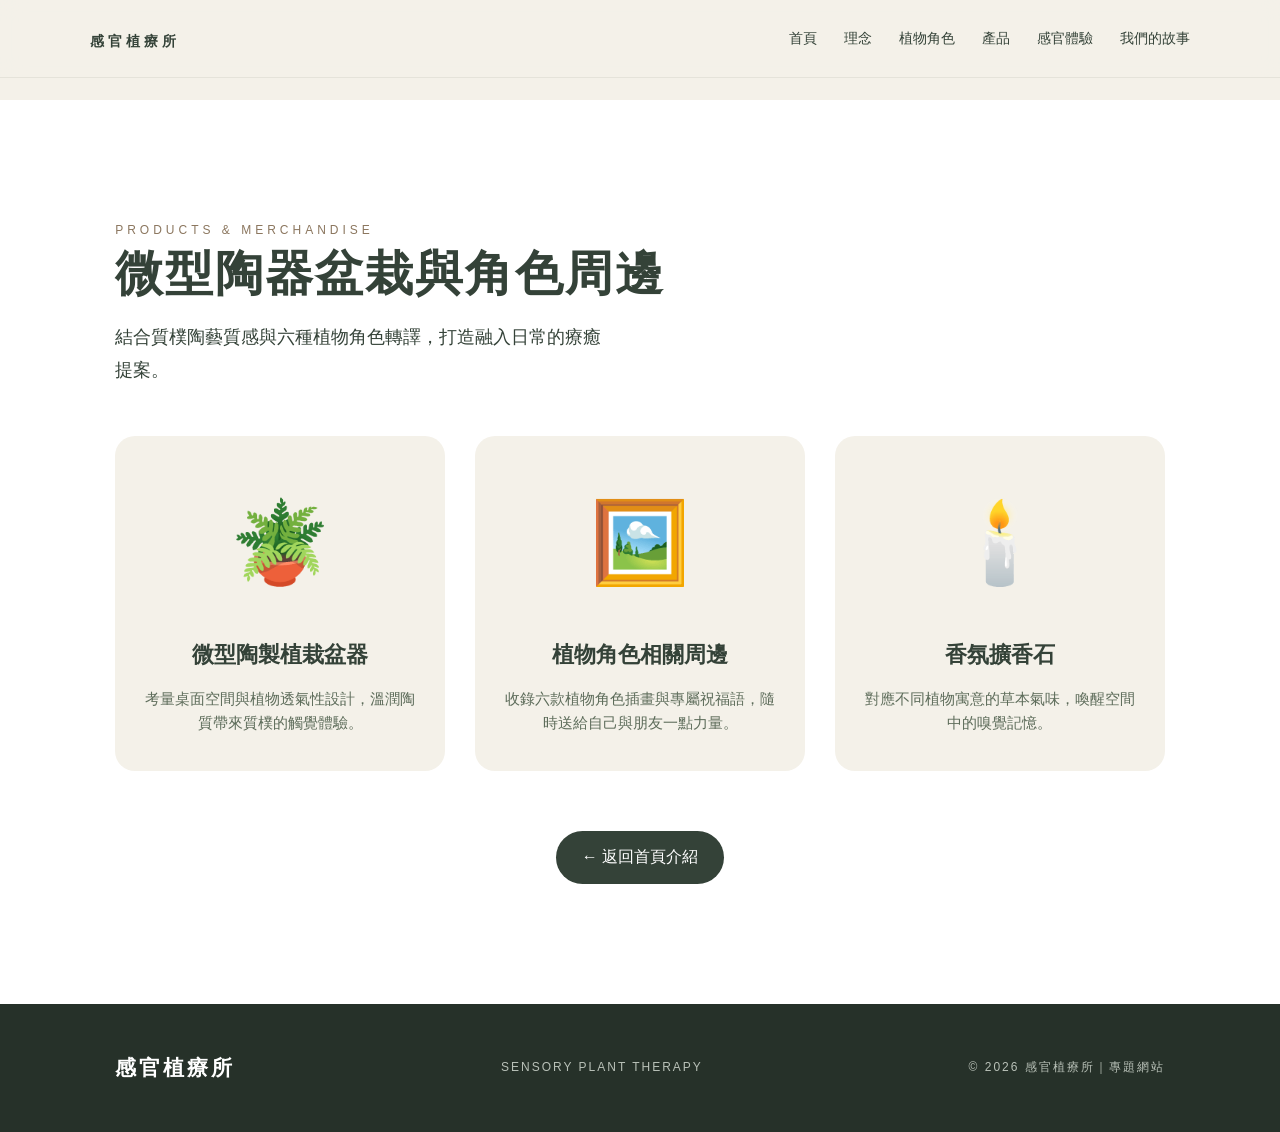
==== product.html @ 6c030264 "Add files via upload" ====
<!DOCTYPE html>
<html lang="zh-Hant">
<head>
<meta charset="UTF-8">
<meta name="viewport" content="width=device-width, initial-scale=1.0">
<title>產品與周邊系列｜感官植療所</title>
<link rel="stylesheet" href="style.css">
</head>
<body>

<header class="navbar">
  <div class="logo"><a href="index.html" style="text-decoration:none; color:inherit;">感官植療所</a></div>
  <nav>
    <a href="index.html#home">首頁</a>
    <a href="index.html#concept">理念</a>
    <a href="index.html#plants">植物角色</a>
    <a href="product.html" class="active">產品</a>
    <a href="index.html#experience">感官體驗</a>
    <a href="index.html#story">我們的故事</a>
  </nav>
</header>

<main style="padding-top: 100px;">
  <section class="section" style="background:#fff;">
    <div class="section-label">PRODUCTS & MERCHANDISE</div>
    <h2>微型陶器盆栽與角色周邊</h2>
    <p class="lead" style="margin-top:15px;">結合質樸陶藝質感與六種植物角色轉譯，打造融入日常的療癒提案。</p>

    <div class="merch-grid" style="margin-top: 50px;">
      <!-- 產品卡片 1 -->
      <div class="merch-card">
        <div class="merch-visual">🪴</div>
        <h3>微型陶製植栽盆器</h3>
        <p>考量桌面空間與植物透氣性設計，溫潤陶質帶來質樸的觸覺體驗。</p>
      </div>

      <!-- 產品卡片 2 -->
      <div class="merch-card">
        <div class="merch-visual">🖼️</div>
        <h3>植物角色相關周邊</h3>
        <p>收錄六款植物角色插畫與專屬祝福語，隨時送給自己與朋友一點力量。</p>
      </div>

      <!-- 產品卡片 3 -->
      <div class="merch-card">
        <div class="merch-visual">🕯️</div>
        <h3>香氛擴香石</h3>
        <p>對應不同植物寓意的草本氣味，喚醒空間中的嗅覺記憶。</p>
      </div>
    </div>

    <div style="text-align: center; margin-top: 60px;">
      <a class="btn light" href="index.html#product">← 返回首頁介紹</a>
    </div>
  </section>
</main>

<footer>
  <strong>感官植療所</strong>
  <span>SENSORY PLANT THERAPY</span>
  <small>© 2026 感官植療所｜專題網站</small>
</footer>

</body>
</html>
---- style.css ----
*{margin:0;padding:0;box-sizing:border-box}
html{scroll-behavior:smooth}
body{font-family:"Noto Sans TC","Microsoft JhengHei",sans-serif;background:#f4f1e9;color:#344238;line-height:1.8}
.navbar{position:fixed;z-index:10;top:0;left:0;width:100%;height:78px;padding:0 7%;display:flex;align-items:center;justify-content:space-between;background:rgba(244,241,233,.92);backdrop-filter:blur(12px);border-bottom:1px solid rgba(52,66,56,.08)}
.logo{font-weight:700;letter-spacing:4px;font-size:20px}
.navbar nav{display:flex;gap:27px}
.navbar a{color:#344238;text-decoration:none;font-size:14px;transition:.25s}
.navbar a:hover{color:#9a7757}
.hero{min-height:100vh;padding:150px 9% 90px;display:grid;grid-template-columns:1fr 1fr;align-items:center;overflow:hidden;background:radial-gradient(circle at 85% 25%,#dfe7d7 0 12%,transparent 34%),#f4f1e9}
.eyebrow,.section-label{font-size:12px;letter-spacing:4px;color:#8b765e}
.hero h1{font-size:clamp(48px,6vw,82px);line-height:1.22;letter-spacing:5px;margin:18px 0 25px}
.hero h1 em{font-style:normal;color:#657762}

/* 首頁標題設定（純靠左對齊、自然字距） */
.hero-title {
  display: block;
  font-size: clamp(28px, 5.2vw, 82px);
  line-height: 1.3;
  margin: 18px 0 25px;
  text-align: left; /* 兩行文字一律靠左 */
}

.hero-title .line-1 {
  display: block;
  letter-spacing: 5px; /* 第一行「讓植物」的字距 */
}

.hero-title .line-2 {
  display: block;
  font-style: normal;
  color: #657762;
  letter-spacing: 2px; /* 第二行「成為生活中的陪伴」的字距 */
  white-space: nowrap;  /* 關鍵：強制第二行「成為生活中的陪伴」絕對不自動換行 */
}

.lead{font-size:18px;max-width:500px;margin-bottom:35px}
.btn{display:inline-block;padding:12px 26px;border-radius:999px;background:#4e6250;color:#fff;text-decoration:none;transition:.25s}
.btn:hover{transform:translateY(-3px);background:#394a3c}
.hero-art{height:560px;position:relative;display:flex;align-items:center;justify-content:center}
.hero-art:before{content:"";position:absolute;width:420px;height:420px;border-radius:50%;background:#d7dfcf}
.pot-art{position:relative;font-size:190px;filter:drop-shadow(15px 25px 18px rgba(45,60,45,.13));z-index:2}
.leaf{position:absolute;font-size:95px;z-index:3}
.leaf-a{top:100px;left:18%}.leaf-b{right:12%;bottom:105px}
.circle-note{position:absolute;right:2%;top:12%;font-size:10px;letter-spacing:3px;text-align:center;color:#71816d;line-height:1.5}
.section{padding:120px 9%}
.concept{background:#fff}
.concept-grid{display:grid;grid-template-columns:1fr 1fr;gap:100px;margin-top:35px}
h2{font-size:48px;line-height:1.35;letter-spacing:2px}
.copy{font-size:17px}.copy p{margin-bottom:22px}
.values{display:grid;grid-template-columns:repeat(3,1fr);background:#e5eadf}
.value{padding:65px 9%;border-right:1px solid rgba(52,66,56,.12)}.value:last-child{border:0}
.value span{font-size:12px;color:#8b765e;letter-spacing:2px}.value h3{font-size:32px;margin:10px 0}.value p{max-width:350px}
.plants{background:#f4f1e9}.title-row{display:grid;grid-template-columns:1fr 1fr;gap:60px;margin-top:25px;align-items:end}.title-row>p{max-width:480px}
.plant-grid{display:grid;grid-template-columns:repeat(3,1fr);gap:26px;margin-top:55px}
.plant-card{background:#fff;border-radius:20px;overflow:hidden;transition:.3s}.plant-card:hover{transform:translateY(-8px);box-shadow:0 18px 45px rgba(50,65,50,.1)}
.plant-visual{height: 200px;display:flex;align-items:center;justify-content:center;font-size:100px}
.rosemary{background:#dce5d7}.peace{background:#ece8df}.pachira{background:#d5ded1}
.card-body{padding:28px}.card-body small{color:#8b765e;letter-spacing:2px}.card-body h3{font-size:30px;margin:4px 0 10px}.card-body p{font-size:15px}
.product{display:grid;grid-template-columns:1fr 1fr;gap:100px;align-items:center;background:#fff}
.product-art{display:flex;justify-content:center}.ceramic-pot{width:410px;height:410px;border-radius:50%;background:#cbb193;display:flex;align-items:center;justify-content:center;font-size:130px;box-shadow:inset -25px -25px 45px rgba(80,55,35,.13),0 25px 55px rgba(60,50,40,.1)}
.product-copy h2{margin:15px 0 25px}.product-copy>p{margin-bottom:18px;font-size:16px}
.feature-list{display:grid;gap:16px;margin-top:35px}.feature-list>div{display:flex;gap:20px;align-items:center;padding-top:14px;border-top:1px solid #ddd7cb}.feature-list b{color:#8b765e}.feature-list small{color:#7b8378}
.experience{background:#344238;color:#fff}.experience h2{margin-top:15px}.experience .section-label{color:#aab8a3}.sense-grid{display:grid;grid-template-columns:repeat(3,1fr);gap:55px;margin-top:70px}.sense-grid div{border-top:1px solid #879486;padding-top:22px}.sense-grid span{color:#aab8a3}.sense-grid h3{font-size:30px;margin:10px 0}
.story{text-align:center;background:#e5eadf}.story-inner{max-width:760px;margin:auto}.story h2{margin:15px 0 25px}.story p{font-size:17px;max-width:650px;margin:0 auto 30px}.btn.light{background:#344238}
footer{padding:45px 9%;background:#263129;color:#fff;display:flex;align-items:center;justify-content:space-between;gap:20px}footer strong{font-size:21px;letter-spacing:3px}footer span,footer small{color:#b9c1b8;font-size:12px;letter-spacing:2px}
@media(max-width:900px){.navbar{height:auto;padding:18px 5%;flex-direction:column;gap:12px}.navbar nav{flex-wrap:wrap;justify-content:center;gap:12px}.hero{grid-template-columns:1fr;text-align:center;padding-top:190px}.hero-art{height:430px}.hero-art:before{width:320px;height:320px}.pot-art{font-size:145px}.lead{margin-left:auto;margin-right:auto}.concept-grid,.product,.title-row{grid-template-columns:1fr;gap:45px}.values,.plant-grid,.sense-grid{grid-template-columns:1fr}.value{border-right:0;border-bottom:1px solid rgba(52,66,56,.12)}footer{flex-direction:column;text-align:center}h2{font-size:38px}}
@media(max-width:560px){.section{padding:85px 7%}.hero{padding-left:7%;padding-right:7%}.hero h1{font-size:46px}.hero-art{height:350px}.hero-art:before{width:260px;height:260px}.pot-art{font-size:115px}.leaf{font-size:65px}.ceramic-pot{width:280px;height:280px;font-size:90px}}

.character{display:block;margin-top:16px;color:#657762;font-size:14px;line-height:1.7}
.meaning-note{margin-top:55px;padding:30px;text-align:center;background:#e5eadf;border-radius:18px}
.meaning-note h3{font-size:25px;margin-bottom:8px}
.meaning-note p{letter-spacing:2px;color:#5f705d}
.meaning-note span{display:block;margin-top:10px;font-size:12px;color:#7d857b}
.snake{background:#e0e5d9}.money{background:#e8e5cf}.basil{background:#dce5d7}

/* ===== 翻面角色卡與民調圓餅圖 ===== */
.survey-section{margin:65px 0 15px;padding:42px;background:#fff;border-radius:24px;display:grid;grid-template-columns:1fr 1.15fr;gap:55px;align-items:center}
.survey-copy h3{font-size:28px;margin:10px 0 15px}.survey-copy p:last-child{font-size:15px}
.pie-layout{display:flex;align-items:center;justify-content:center;gap:38px}
.pie-chart{width:230px;height:230px;border-radius:50%;background:conic-gradient(#788b72 0 26.8%,#b79a78 26.8% 52.2%,#c5b96b 52.2% 64.9%,#93a89b 64.9% 76.2%,#d9b7a5 76.2% 86.1%,#8995a4 86.1% 91.7%,#e5e5df 91.7% 100%);position:relative;box-shadow:0 8px 30px rgba(50,60,45,.1)}
.pie-chart:after{content:"民意調查";position:absolute;inset:58px;background:#fff;border-radius:50%;display:flex;align-items:center;justify-content:center;font-size:13px;letter-spacing:2px;color:#5d6c5a}
.pie-legend{display:grid;gap:9px;font-size:14px}.pie-legend div{display:flex;align-items:center;gap:8px;justify-content:space-between;min-width:170px}.pie-legend i{width:11px;height:11px;border-radius:50%;display:inline-block}.pie-legend b{font-weight:500;color:#7d6a55}
.c1{background:#788b72}.c2{background:#b79a78}.c3{background:#c5b96b}.c4{background:#93a89b}.c5{background:#d9b7a5}.c6{background:#8995a4}
.flip-card{height: 560px;background:transparent;border-radius:20px;overflow:visible;cursor:pointer;box-shadow:none!important;transform:none!important}.flip-card-inner{width:100%;height:100%;position:relative;transition:transform .75s cubic-bezier(.2,.75,.25,1);transform-style:preserve-3d}.flip-card.is-flipped .flip-card-inner{transform:rotateY(180deg)}
.flip-card-front,.flip-card-back{position:absolute;inset:0;border-radius:20px;overflow:hidden;backface-visibility:hidden;background:#fff;box-shadow:0 12px 35px rgba(50,65,50,.08)}
.flip-card-back{transform:rotateY(180deg);display:flex;flex-direction:column;background:linear-gradient(145deg,#526753,#314135);color:#fff}
.meaning-source{margin-top:13px;padding-top:13px;border-top:1px solid #e8e3d9}.meaning-source span{font-size:11px;letter-spacing:2px;color:#8b765e}.meaning-source p{font-size:14px;margin-top:5px;line-height:1.7}
.flip-hint{font-size:12px;color:#82907f;margin-top:14px}.flip-card-back .flip-hint{margin:auto 26px 22px;color:#c9d4c6;text-align:center}
.back-top{height:185px;background:rgba(255,255,255,.08);padding:26px;position:relative}.back-top small{letter-spacing:3px;color:#c8d2c4}.back-emoji{position:absolute;font-size:110px;right:28px;bottom:10px;filter:drop-shadow(0 10px 10px rgba(0,0,0,.12))}
.back-body{padding:34px 30px}.back-meaning{font-size:13px;letter-spacing:2px;color:#d4ddcf}.back-body h3{font-size:34px;margin:8px 0 16px}.back-body>p:last-child{font-size:15px;line-height:1.9}
.card-note{text-align:center;margin:35px 0 -10px;font-size:13px;color:#7d857b;letter-spacing:1px}
@media(max-width:900px){.survey-section{grid-template-columns:1fr;gap:30px}.pie-layout{justify-content:flex-start}.flip-card{height:500px}}
@media(max-width:560px){.survey-section{padding:28px 20px}.pie-layout{flex-direction:column;align-items:center;gap:25px}.pie-legend{width:100%}.pie-chart{width:210px;height:210px}.pie-chart:after{inset:52px}.flip-card{height:525px}}
/* ===== 行動裝置 Hero 區塊與標題置中修正 ===== */
@media (max-width: 900px) {
  /* 1. 將 Hero 區塊整體文字設定為置中 */
  .hero-text {
    text-align: center;
    display: flex;
    flex-direction: column;
    align-items: center; /* 讓容器內的所有元件（包含按鈕與標題）水平置中 */
  }

  /* 2. 標題居中與寬度彈性化 */
  .hero-title {
    text-align: center;
    width: 100%;
    margin: 15px auto 20px;
    font-size: clamp(24px, 6.5vw, 42px); /* 手機端自動等比縮放字體 */
  }

  /* 第一行：讓植物（置中） */
  .hero-title .line-1 {
    text-align-last: center; /* 行動端改為居中對齊，避免極窄螢幕字距過寬 */
    letter-spacing: 4px;
  }

  /* 第二行：成為生活中的陪伴（允許彈性換行，防止溢出） */
  .hero-title .line-2 {
    white-space: normal; /* 解除強制單行，允許在極窄螢幕彈性折行 */
    word-break: break-word;
    letter-spacing: 2px;
  }

  /* 前導小字與內文置中 */
  .eyebrow {
    text-align: center;
  }

  .lead {
    margin-left: auto;
    margin-right: auto;
    text-align: center;
  }
}

/* ===== 獨立產品頁面 (product.html) 樣式 ===== */
.merch-grid {
  display: grid;
  grid-template-columns: repeat(3, 1fr);
  gap: 30px;
}

.merch-card {
  background: #f4f1e9;
  padding: 35px 25px;
  border-radius: 20px;
  text-align: center;
  transition: transform 0.3s ease, box-shadow 0.3s ease;
}

.merch-card:hover {
  transform: translateY(-5px);
  box-shadow: 0 15px 35px rgba(50,65,50,0.08);
}

.merch-visual {
  font-size: 80px;
  margin-bottom: 20px;
}

.merch-card h3 {
  font-size: 22px;
  margin-bottom: 12px;
  color: #344238;
}

.merch-card p {
  font-size: 14.5px;
  color: #5d6c5a;
  line-height: 1.7;
}

@media (max-width: 900px) {
  .merch-grid {
    grid-template-columns: 1fr;
  }
}
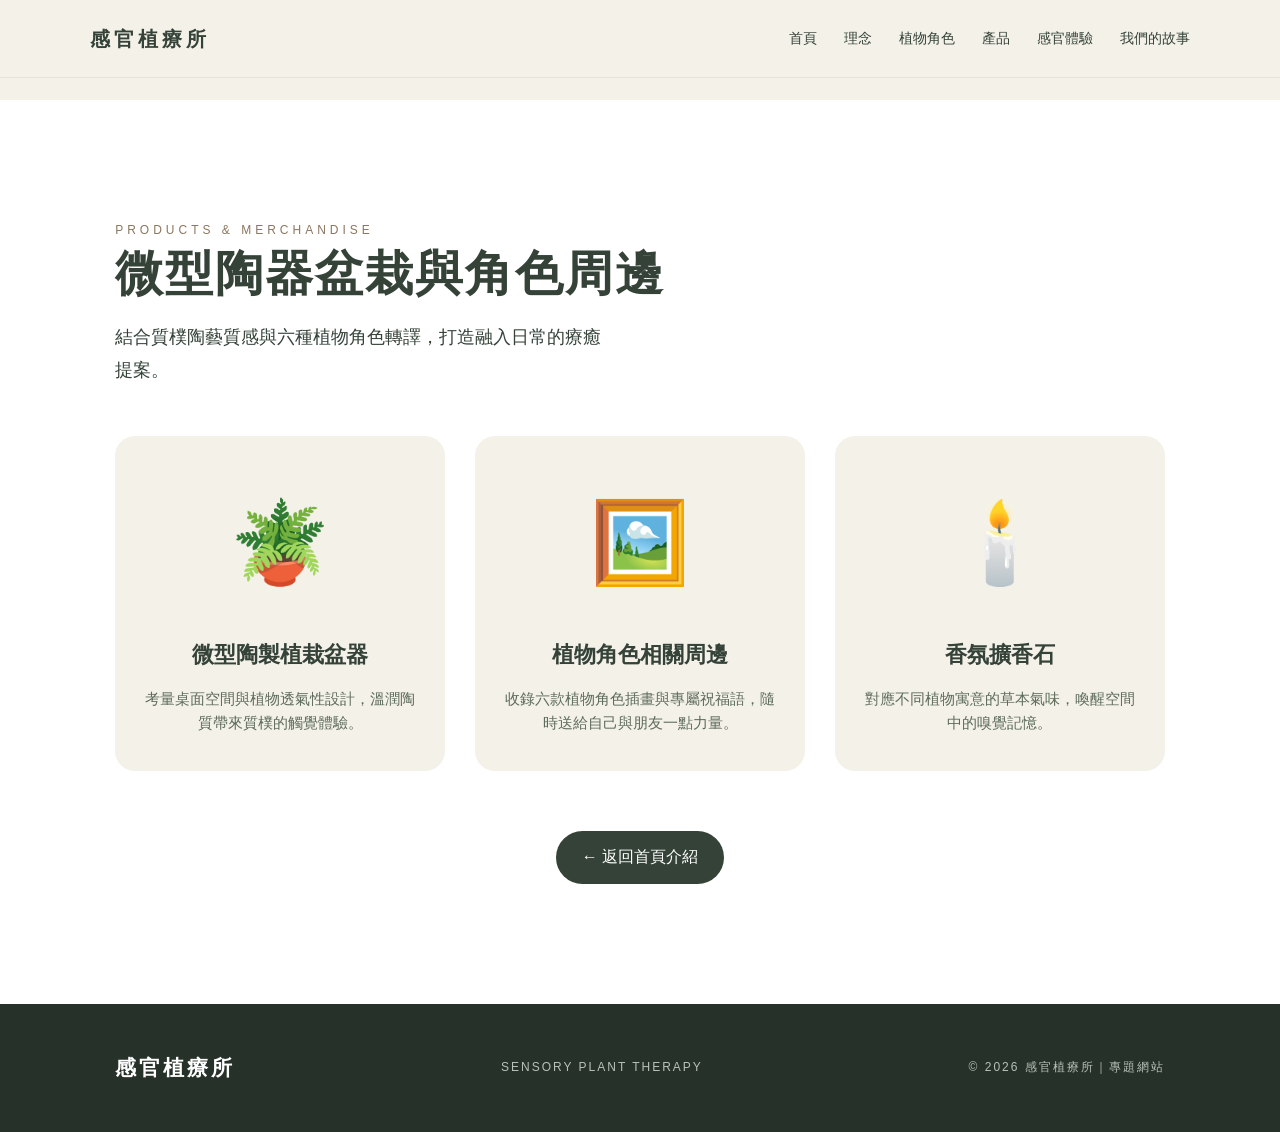
==== commit 2a93065c: "Add files via upload" ====
--- a/product.html
+++ b/product.html
@@ -4,7 +4,7 @@
 <meta charset="UTF-8">
 <meta name="viewport" content="width=device-width, initial-scale=1.0">
 <title>產品與周邊系列｜感官植療所</title>
-<link rel="stylesheet" href="style.css">
+<link rel="stylesheet" href="style.css?v=2">
 </head>
 <body>
 
--- a/style.css
+++ b/style.css
@@ -175,4 +175,11 @@
   .merch-grid {
     grid-template-columns: 1fr;
   }
+}
+/* 統一導覽列 Logo 字體樣式 */
+.navbar .logo a {
+  color: inherit;
+  text-decoration: none;
+  font-size: inherit;
+  font-weight: inherit;
 }
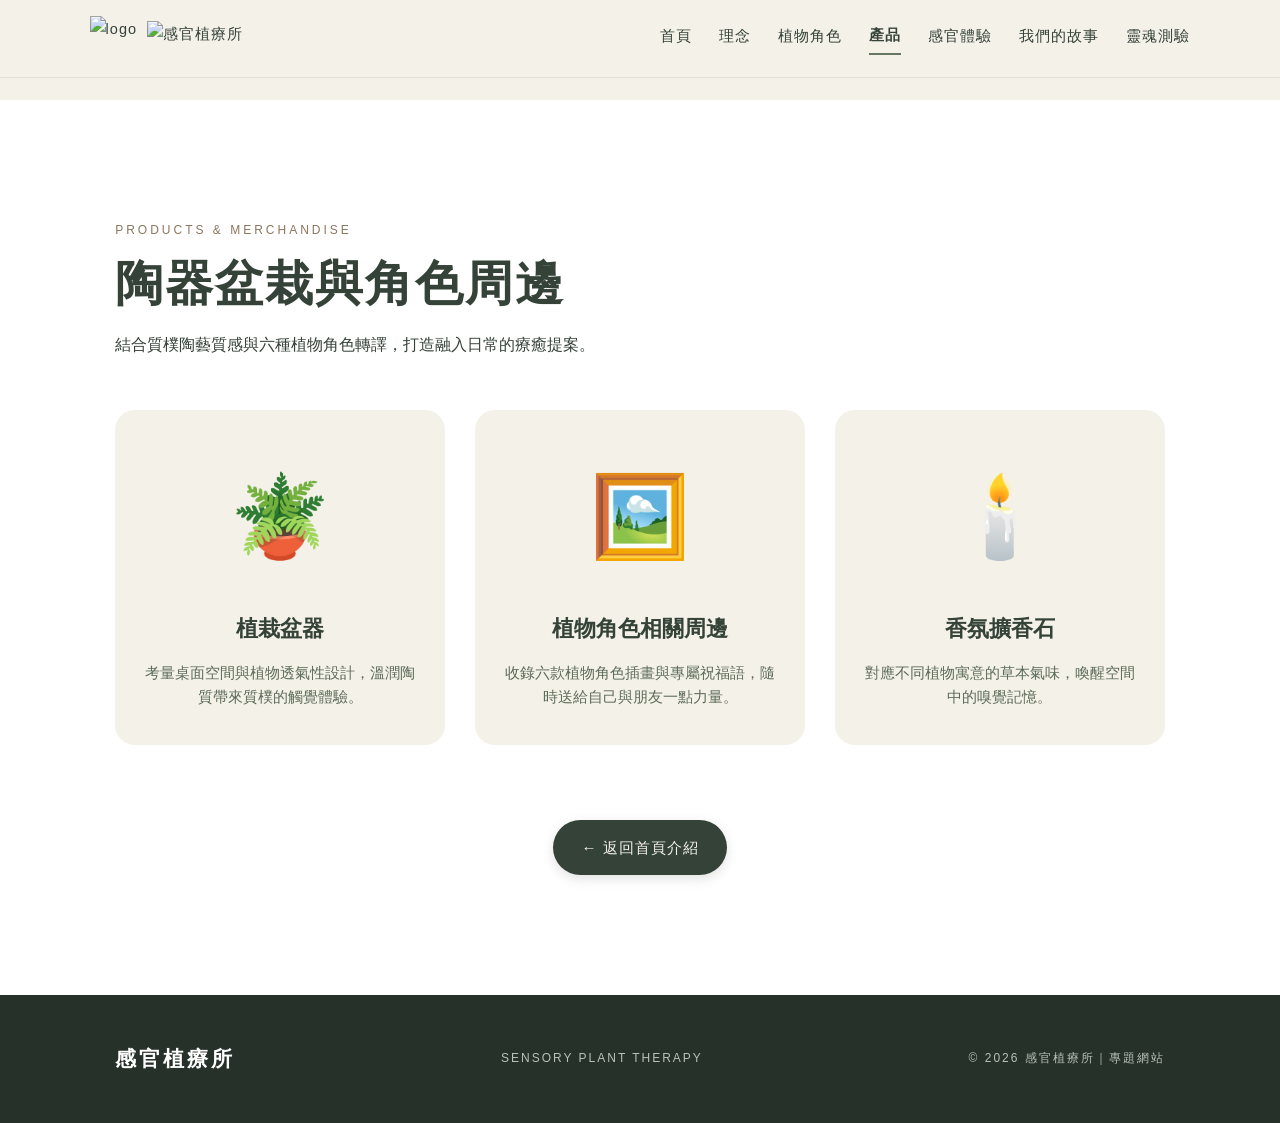
==== commit d46e576d: "Add files via upload" ====
--- a/product.html
+++ b/product.html
@@ -9,7 +9,10 @@
 <body>
 
 <header class="navbar">
-  <div class="logo"><a href="index.html" style="text-decoration:none; color:inherit;">感官植療所</a></div>
+  <a href="index.html" class="logo-brand">
+    <img src="images/logo-icon.png" alt="logo" class="logo-icon">
+    <img src="images/去背版 字.png" alt="感官植療所" class="logo-title-img">
+  </a>
   <nav>
     <a href="index.html#home">首頁</a>
     <a href="index.html#concept">理念</a>
@@ -17,20 +20,21 @@
     <a href="product.html" class="active">產品</a>
     <a href="index.html#experience">感官體驗</a>
     <a href="index.html#story">我們的故事</a>
+    <a href="quiz.html">靈魂測驗</a>
   </nav>
 </header>
 
 <main style="padding-top: 100px;">
   <section class="section" style="background:#fff;">
     <div class="section-label">PRODUCTS & MERCHANDISE</div>
-    <h2>微型陶器盆栽與角色周邊</h2>
+    <h2>陶器盆栽與角色周邊</h2>
     <p class="lead" style="margin-top:15px;">結合質樸陶藝質感與六種植物角色轉譯，打造融入日常的療癒提案。</p>
 
     <div class="merch-grid" style="margin-top: 50px;">
       <!-- 產品卡片 1 -->
       <div class="merch-card">
         <div class="merch-visual">🪴</div>
-        <h3>微型陶製植栽盆器</h3>
+        <h3>植栽盆器</h3>
         <p>考量桌面空間與植物透氣性設計，溫潤陶質帶來質樸的觸覺體驗。</p>
       </div>
 
--- a/style.css
+++ b/style.css
@@ -1,48 +1,237 @@
 *{margin:0;padding:0;box-sizing:border-box}
 html{scroll-behavior:smooth}
 body{font-family:"Noto Sans TC","Microsoft JhengHei",sans-serif;background:#f4f1e9;color:#344238;line-height:1.8}
-.navbar{position:fixed;z-index:10;top:0;left:0;width:100%;height:78px;padding:0 7%;display:flex;align-items:center;justify-content:space-between;background:rgba(244,241,233,.92);backdrop-filter:blur(12px);border-bottom:1px solid rgba(52,66,56,.08)}
-.logo{font-weight:700;letter-spacing:4px;font-size:20px}
-.navbar nav{display:flex;gap:27px}
-.navbar a{color:#344238;text-decoration:none;font-size:14px;transition:.25s}
-.navbar a:hover{color:#9a7757}
-.hero{min-height:100vh;padding:150px 9% 90px;display:grid;grid-template-columns:1fr 1fr;align-items:center;overflow:hidden;background:radial-gradient(circle at 85% 25%,#dfe7d7 0 12%,transparent 34%),#f4f1e9}
-.eyebrow,.section-label{font-size:12px;letter-spacing:4px;color:#8b765e}
-.hero h1{font-size:clamp(48px,6vw,82px);line-height:1.22;letter-spacing:5px;margin:18px 0 25px}
-.hero h1 em{font-style:normal;color:#657762}
-
-/* 首頁標題設定（純靠左對齊、自然字距） */
-.hero-title {
+/* 解決巨型綠圖遮擋問題 */
+body {
+  position: relative;
+  overflow-x: hidden;
+}
+
+/* Navbar Logo 放大且不換行 */
+.logo-brand {
+  display: flex !important;
+  align-items: center !important;
+  gap: 10px;                  /* 圖案與文字之間的間距 */
+  white-space: nowrap !important; /* 強制不換行 */
+  text-decoration: none;
+}
+
+.logo-icon {
+  height: 42px !important;    /* 放大 Logo 圖示（原尺寸約 30px） */
+  width: auto;
+  object-fit: contain;
+}
+
+.logo-title-img {
+  height: 32px !important;    /* 放大標準字圖片 */
+  width: auto;
+  object-fit: contain;
+}
+
+
+/* 強制測驗容器置頂，防止背景裝飾圖覆蓋 */
+.quiz-wrapper {
+  position: relative !important;
+  z-index: 10 !important;
+}
+
+/* 隱藏測驗頁面不小心繼承到的巨型背景偽元素或圖片裝飾 */
+.quiz-wrapper::before,
+.quiz-wrapper::after,
+.quiz-container::before,
+.quiz-container::after {
+  display: none !important;
+  content: none !important;
+}
+/* ==========================================
+   全站統一 Header 導覽列 (.navbar)
+   ========================================== */
+.navbar {
+  position: fixed;
+  z-index: 1000;
+  top: 0;
+  left: 0;
+  width: 100%;
+  height: 78px;
+  padding: 0 7%;
+  display: flex;
+  align-items: center;
+  justify-content: space-between;
+  background: rgba(244, 241, 233, 0.95);
+  backdrop-filter: blur(12px);
+  border-bottom: 1px solid rgba(52, 66, 56, 0.1);
+}
+
+.logo-brand {
+  text-decoration: none;
+  display: flex;
+  align-items: center;
+}
+
+/* 左上角品牌文字 */
+.logo-title {
+  font-size: 22px;          
+  font-weight: 700;         
+  letter-spacing: 5px;      
+  color: #344238;          
+  transition: opacity 0.25s ease;
+}
+
+.logo-brand:hover .logo-title {
+  opacity: 0.8;
+}
+
+.navbar nav {
+  display: flex;
+  gap: 27px;
+  align-items: center;
+}
+
+.navbar a {
+  color: #344238;
+  text-decoration: none;
+  font-size: 14.5px;
+  font-weight: 500;
+  letter-spacing: 1px;
+  padding-bottom: 4px;
+  transition: all 0.25s ease;
+  white-space: nowrap;
+}
+
+.navbar a:hover {
+  color: #9a7757;
+}
+
+.navbar a.active {
+  color: #344238 !important;
+  font-weight: 700;
+  border-bottom: 2px solid #657762;
+}
+
+/* ==========================================
+   Hero 首頁區塊
+   ========================================== */
+.hero {
+  min-height: 100vh;
+  padding: 140px 7% 60px;
+  display: grid;
+  grid-template-columns: 1.1fr 0.9fr;
+  align-items: center;
+  gap: 30px;
+  overflow: hidden;
+  background: radial-gradient(circle at 85% 25%, #dfe7d7 0 12%, transparent 34%), #f4f1e9;
+  position: relative;
+}
+
+.hero-text {
+  display: flex;
+  flex-direction: column;
+  align-items: flex-start;
+  position: relative;
+  z-index: 20;                        /* 確保文字與按鈕在最上層 */
+}
+
+.eyebrow {
+  font-size: 12px;
+  letter-spacing: 3px;
+  color: #8b765e;
+}
+
+/* 左側標準字圖片 */
+.hero-title-img {
+  width: 100%;
+  max-width: 480px;                   
+  height: auto;
   display: block;
-  font-size: clamp(28px, 5.2vw, 82px);
-  line-height: 1.3;
-  margin: 18px 0 25px;
-  text-align: left; /* 兩行文字一律靠左 */
-}
-
-.hero-title .line-1 {
+  margin: 12px 0 18px;     
+  filter: brightness(0.3) hue-rotate(80deg) saturate(2);
+}
+
+.hero-tagline {
+  font-size: clamp(20px, 2.3vw, 26px);
+  font-weight: 700;
+  color: #657762;
+  letter-spacing: 3px;
+  margin-bottom: 12px;
+}
+
+.hero .lead {
+  font-size: 15px;
+  color: #555;
+  margin-bottom: 25px;
+}
+
+/* 按鈕點擊防護 */
+.btn {
+  display: inline-block;
+  padding: 14px 28px;
+  background-color: #344238;
+  color: #f4f1e9 !important;
+  text-decoration: none;
+  border-radius: 30px;
+  font-size: 15px;
+  font-weight: 500;
+  letter-spacing: 1px;
+  transition: all 0.3s ease;
+  margin-top: 15px;
+  box-shadow: 0 4px 12px rgba(52, 66, 56, 0.15);
+  cursor: pointer !important;
+  position: relative !important;
+  z-index: 999 !important;
+}
+
+.btn:hover {
+  background-color: #4a5d4f;
+  transform: translateY(-2px);
+  box-shadow: 0 6px 16px rgba(52, 66, 56, 0.25);
+  color: #ffffff !important;
+}
+
+/* 右側視覺區塊 */
+.hero-art {
+  height: auto;
+  min-height: 400px;
+  position: relative;
+  display: flex;
+  align-items: center;
+  justify-content: center;
+  z-index: 1;                         
+}
+
+.hero-art-logo {
+  position: relative;
+  z-index: 2;
+  width: 85%;                         
+  max-width: 420px;                   
+  height: auto;
+  aspect-ratio: 1 / 1;                
+  object-fit: contain;
   display: block;
-  letter-spacing: 5px; /* 第一行「讓植物」的字距 */
-}
-
-.hero-title .line-2 {
-  display: block;
-  font-style: normal;
-  color: #657762;
-  letter-spacing: 2px; /* 第二行「成為生活中的陪伴」的字距 */
-  white-space: nowrap;  /* 關鍵：強制第二行「成為生活中的陪伴」絕對不自動換行 */
-}
-
-.lead{font-size:18px;max-width:500px;margin-bottom:35px}
-.btn{display:inline-block;padding:12px 26px;border-radius:999px;background:#4e6250;color:#fff;text-decoration:none;transition:.25s}
-.btn:hover{transform:translateY(-3px);background:#394a3c}
-.hero-art{height:560px;position:relative;display:flex;align-items:center;justify-content:center}
-.hero-art:before{content:"";position:absolute;width:420px;height:420px;border-radius:50%;background:#d7dfcf}
-.pot-art{position:relative;font-size:190px;filter:drop-shadow(15px 25px 18px rgba(45,60,45,.13));z-index:2}
-.leaf{position:absolute;font-size:95px;z-index:3}
-.leaf-a{top:100px;left:18%}.leaf-b{right:12%;bottom:105px}
-.circle-note{position:absolute;right:2%;top:12%;font-size:10px;letter-spacing:3px;text-align:center;color:#71816d;line-height:1.5}
+  filter: brightness(0.25) hue-rotate(85deg) saturate(1.8) drop-shadow(0 10px 20px rgba(52, 66, 56, 0.12));
+  transition: transform 0.4s ease;
+}
+
+.hero-art-logo:hover {
+  transform: scale(1.03);
+}
+
+.circle-note {
+  position: absolute;
+  right: 5%;
+  top: 5%;
+  font-size: 10px;
+  letter-spacing: 3px;
+  text-align: center;
+  color: #71816d;
+  line-height: 1.5;
+  z-index: 3;
+}
+
+/* ==========================================
+   內文區塊樣式
+   ========================================== */
 .section{padding:120px 9%}
+.section-label{font-size:12px;letter-spacing:3px;color:#8b765e;margin-bottom:10px}
 .concept{background:#fff}
 .concept-grid{display:grid;grid-template-columns:1fr 1fr;gap:100px;margin-top:35px}
 h2{font-size:48px;line-height:1.35;letter-spacing:2px}
@@ -63,9 +252,8 @@
 .experience{background:#344238;color:#fff}.experience h2{margin-top:15px}.experience .section-label{color:#aab8a3}.sense-grid{display:grid;grid-template-columns:repeat(3,1fr);gap:55px;margin-top:70px}.sense-grid div{border-top:1px solid #879486;padding-top:22px}.sense-grid span{color:#aab8a3}.sense-grid h3{font-size:30px;margin:10px 0}
 .story{text-align:center;background:#e5eadf}.story-inner{max-width:760px;margin:auto}.story h2{margin:15px 0 25px}.story p{font-size:17px;max-width:650px;margin:0 auto 30px}.btn.light{background:#344238}
 footer{padding:45px 9%;background:#263129;color:#fff;display:flex;align-items:center;justify-content:space-between;gap:20px}footer strong{font-size:21px;letter-spacing:3px}footer span,footer small{color:#b9c1b8;font-size:12px;letter-spacing:2px}
-@media(max-width:900px){.navbar{height:auto;padding:18px 5%;flex-direction:column;gap:12px}.navbar nav{flex-wrap:wrap;justify-content:center;gap:12px}.hero{grid-template-columns:1fr;text-align:center;padding-top:190px}.hero-art{height:430px}.hero-art:before{width:320px;height:320px}.pot-art{font-size:145px}.lead{margin-left:auto;margin-right:auto}.concept-grid,.product,.title-row{grid-template-columns:1fr;gap:45px}.values,.plant-grid,.sense-grid{grid-template-columns:1fr}.value{border-right:0;border-bottom:1px solid rgba(52,66,56,.12)}footer{flex-direction:column;text-align:center}h2{font-size:38px}}
-@media(max-width:560px){.section{padding:85px 7%}.hero{padding-left:7%;padding-right:7%}.hero h1{font-size:46px}.hero-art{height:350px}.hero-art:before{width:260px;height:260px}.pot-art{font-size:115px}.leaf{font-size:65px}.ceramic-pot{width:280px;height:280px;font-size:90px}}
-
+
+/* ===== 民調與卡片反轉效果 ===== */
 .character{display:block;margin-top:16px;color:#657762;font-size:14px;line-height:1.7}
 .meaning-note{margin-top:55px;padding:30px;text-align:center;background:#e5eadf;border-radius:18px}
 .meaning-note h3{font-size:25px;margin-bottom:8px}
@@ -73,14 +261,17 @@
 .meaning-note span{display:block;margin-top:10px;font-size:12px;color:#7d857b}
 .snake{background:#e0e5d9}.money{background:#e8e5cf}.basil{background:#dce5d7}
 
-/* ===== 翻面角色卡與民調圓餅圖 ===== */
 .survey-section{margin:65px 0 15px;padding:42px;background:#fff;border-radius:24px;display:grid;grid-template-columns:1fr 1.15fr;gap:55px;align-items:center}
 .survey-copy h3{font-size:28px;margin:10px 0 15px}.survey-copy p:last-child{font-size:15px}
 .pie-layout{display:flex;align-items:center;justify-content:center;gap:38px}
 .pie-chart{width:230px;height:230px;border-radius:50%;background:conic-gradient(#788b72 0 26.8%,#b79a78 26.8% 52.2%,#c5b96b 52.2% 64.9%,#93a89b 64.9% 76.2%,#d9b7a5 76.2% 86.1%,#8995a4 86.1% 91.7%,#e5e5df 91.7% 100%);position:relative;box-shadow:0 8px 30px rgba(50,60,45,.1)}
 .pie-chart:after{content:"民意調查";position:absolute;inset:58px;background:#fff;border-radius:50%;display:flex;align-items:center;justify-content:center;font-size:13px;letter-spacing:2px;color:#5d6c5a}
-.pie-legend{display:grid;gap:9px;font-size:14px}.pie-legend div{display:flex;align-items:center;gap:8px;justify-content:space-between;min-width:170px}.pie-legend i{width:11px;height:11px;border-radius:50%;display:inline-block}.pie-legend b{font-weight:500;color:#7d6a55}
+.pie-legend{display:flex;flex-direction:column;gap:10px}
+.pie-legend>div{display:flex;align-items:center;font-size:14px;color:#344238}
+.pie-legend>div i{display:inline-block;width:12px;height:12px;border-radius:50%;margin-right:8px;flex-shrink:0}
+.pie-legend>div b{margin-left:auto;font-weight:600;color:#657762;font-size:14px}
 .c1{background:#788b72}.c2{background:#b79a78}.c3{background:#c5b96b}.c4{background:#93a89b}.c5{background:#d9b7a5}.c6{background:#8995a4}
+
 .flip-card{height: 560px;background:transparent;border-radius:20px;overflow:visible;cursor:pointer;box-shadow:none!important;transform:none!important}.flip-card-inner{width:100%;height:100%;position:relative;transition:transform .75s cubic-bezier(.2,.75,.25,1);transform-style:preserve-3d}.flip-card.is-flipped .flip-card-inner{transform:rotateY(180deg)}
 .flip-card-front,.flip-card-back{position:absolute;inset:0;border-radius:20px;overflow:hidden;backface-visibility:hidden;background:#fff;box-shadow:0 12px 35px rgba(50,65,50,.08)}
 .flip-card-back{transform:rotateY(180deg);display:flex;flex-direction:column;background:linear-gradient(145deg,#526753,#314135);color:#fff}
@@ -89,97 +280,74 @@
 .back-top{height:185px;background:rgba(255,255,255,.08);padding:26px;position:relative}.back-top small{letter-spacing:3px;color:#c8d2c4}.back-emoji{position:absolute;font-size:110px;right:28px;bottom:10px;filter:drop-shadow(0 10px 10px rgba(0,0,0,.12))}
 .back-body{padding:34px 30px}.back-meaning{font-size:13px;letter-spacing:2px;color:#d4ddcf}.back-body h3{font-size:34px;margin:8px 0 16px}.back-body>p:last-child{font-size:15px;line-height:1.9}
 .card-note{text-align:center;margin:35px 0 -10px;font-size:13px;color:#7d857b;letter-spacing:1px}
-@media(max-width:900px){.survey-section{grid-template-columns:1fr;gap:30px}.pie-layout{justify-content:flex-start}.flip-card{height:500px}}
-@media(max-width:560px){.survey-section{padding:28px 20px}.pie-layout{flex-direction:column;align-items:center;gap:25px}.pie-legend{width:100%}.pie-chart{width:210px;height:210px}.pie-chart:after{inset:52px}.flip-card{height:525px}}
-/* ===== 行動裝置 Hero 區塊與標題置中修正 ===== */
+
+/* ===== 獨立產品頁面 (product.html) 樣式 ===== */
+.merch-grid{display:grid;grid-template-columns:repeat(3, 1fr);gap:30px}
+.merch-card{background:#f4f1e9;padding:35px 25px;border-radius:20px;text-align:center;transition:transform 0.3s ease, box-shadow 0.3s ease}
+.merch-card:hover{transform:translateY(-5px);box-shadow:0 15px 35px rgba(50,65,50,0.08)}
+.merch-visual{font-size:80px;margin-bottom:20px}
+.merch-card h3{font-size:22px;margin-bottom:12px;color:#344238}
+.merch-card p{font-size:14.5px;color:#5d6c5a;line-height:1.7}
+
+/* ==========================================
+   響應式 RWD 語法（手機與平板支援）
+   ========================================== */
 @media (max-width: 900px) {
-  /* 1. 將 Hero 區塊整體文字設定為置中 */
+  .hero {
+    grid-template-columns: 1fr;
+    padding-top: 140px;
+    text-align: center;
+  }
   .hero-text {
-    text-align: center;
+    align-items: center;
+  }
+  .hero-art {
+    height: 380px;
+  }
+  .hero-art-logo {
+    width: 280px;
+    height: 280px;
+  }
+  .concept-grid,.product,.title-row{grid-template-columns:1fr;gap:45px}
+  .values,.plant-grid,.sense-grid,.merch-grid{grid-template-columns:1fr}
+  .value{border-right:0;border-bottom:1px solid rgba(52,66,56,.12)}
+  .survey-section{grid-template-columns:1fr;gap:30px}
+  .pie-layout{justify-content:flex-start}
+  .flip-card{height:500px}
+  footer{flex-direction:column;text-align:center}
+  h2{font-size:38px}
+}
+
+@media (max-width: 768px) {
+  .navbar {
+    padding: 12px 16px !important;
+    flex-wrap: wrap;
+    justify-content: space-between;
+  }
+  .navbar nav {
     display: flex;
-    flex-direction: column;
-    align-items: center; /* 讓容器內的所有元件（包含按鈕與標題）水平置中 */
-  }
-
-  /* 2. 標題居中與寬度彈性化 */
-  .hero-title {
-    text-align: center;
-    width: 100%;
-    margin: 15px auto 20px;
-    font-size: clamp(24px, 6.5vw, 42px); /* 手機端自動等比縮放字體 */
-  }
-
-  /* 第一行：讓植物（置中） */
-  .hero-title .line-1 {
-    text-align-last: center; /* 行動端改為居中對齊，避免極窄螢幕字距過寬 */
-    letter-spacing: 4px;
-  }
-
-  /* 第二行：成為生活中的陪伴（允許彈性換行，防止溢出） */
-  .hero-title .line-2 {
-    white-space: normal; /* 解除強制單行，允許在極窄螢幕彈性折行 */
-    word-break: break-word;
-    letter-spacing: 2px;
-  }
-
-  /* 前導小字與內文置中 */
-  .eyebrow {
-    text-align: center;
-  }
-
-  .lead {
-    margin-left: auto;
-    margin-right: auto;
-    text-align: center;
-  }
-}
-
-/* ===== 獨立產品頁面 (product.html) 樣式 ===== */
-.merch-grid {
-  display: grid;
-  grid-template-columns: repeat(3, 1fr);
-  gap: 30px;
-}
-
-.merch-card {
-  background: #f4f1e9;
-  padding: 35px 25px;
-  border-radius: 20px;
-  text-align: center;
-  transition: transform 0.3s ease, box-shadow 0.3s ease;
-}
-
-.merch-card:hover {
-  transform: translateY(-5px);
-  box-shadow: 0 15px 35px rgba(50,65,50,0.08);
-}
-
-.merch-visual {
-  font-size: 80px;
-  margin-bottom: 20px;
-}
-
-.merch-card h3 {
-  font-size: 22px;
-  margin-bottom: 12px;
-  color: #344238;
-}
-
-.merch-card p {
-  font-size: 14.5px;
-  color: #5d6c5a;
-  line-height: 1.7;
-}
-
-@media (max-width: 900px) {
-  .merch-grid {
-    grid-template-columns: 1fr;
-  }
-}
-/* 統一導覽列 Logo 字體樣式 */
-.navbar .logo a {
-  color: inherit;
-  text-decoration: none;
-  font-size: inherit;
-  font-weight: inherit;
+    overflow-x: auto;
+    white-space: nowrap;
+    gap: 12px !important;
+    padding: 6px 0;
+    max-width: 100%;
+    -webkit-overflow-scrolling: touch;
+  }
+  .navbar nav::-webkit-scrollbar { display: none; }
+  .navbar nav a {
+    font-size: 0.85rem !important;
+    padding: 4px 6px !important;
+    letter-spacing: 0px !important;
+  }
+}
+
+@media (max-width: 560px) {
+  .section{padding:85px 7%}
+  .hero{padding-left:7%;padding-right:7%}
+  .survey-section{padding:28px 20px}
+  .pie-layout{flex-direction:column;align-items:center;gap:25px}
+  .pie-legend{width:100%}
+  .pie-chart{width:210px;height:210px}
+  .pie-chart:after{inset:52px}
+  .flip-card{height:525px}
 }
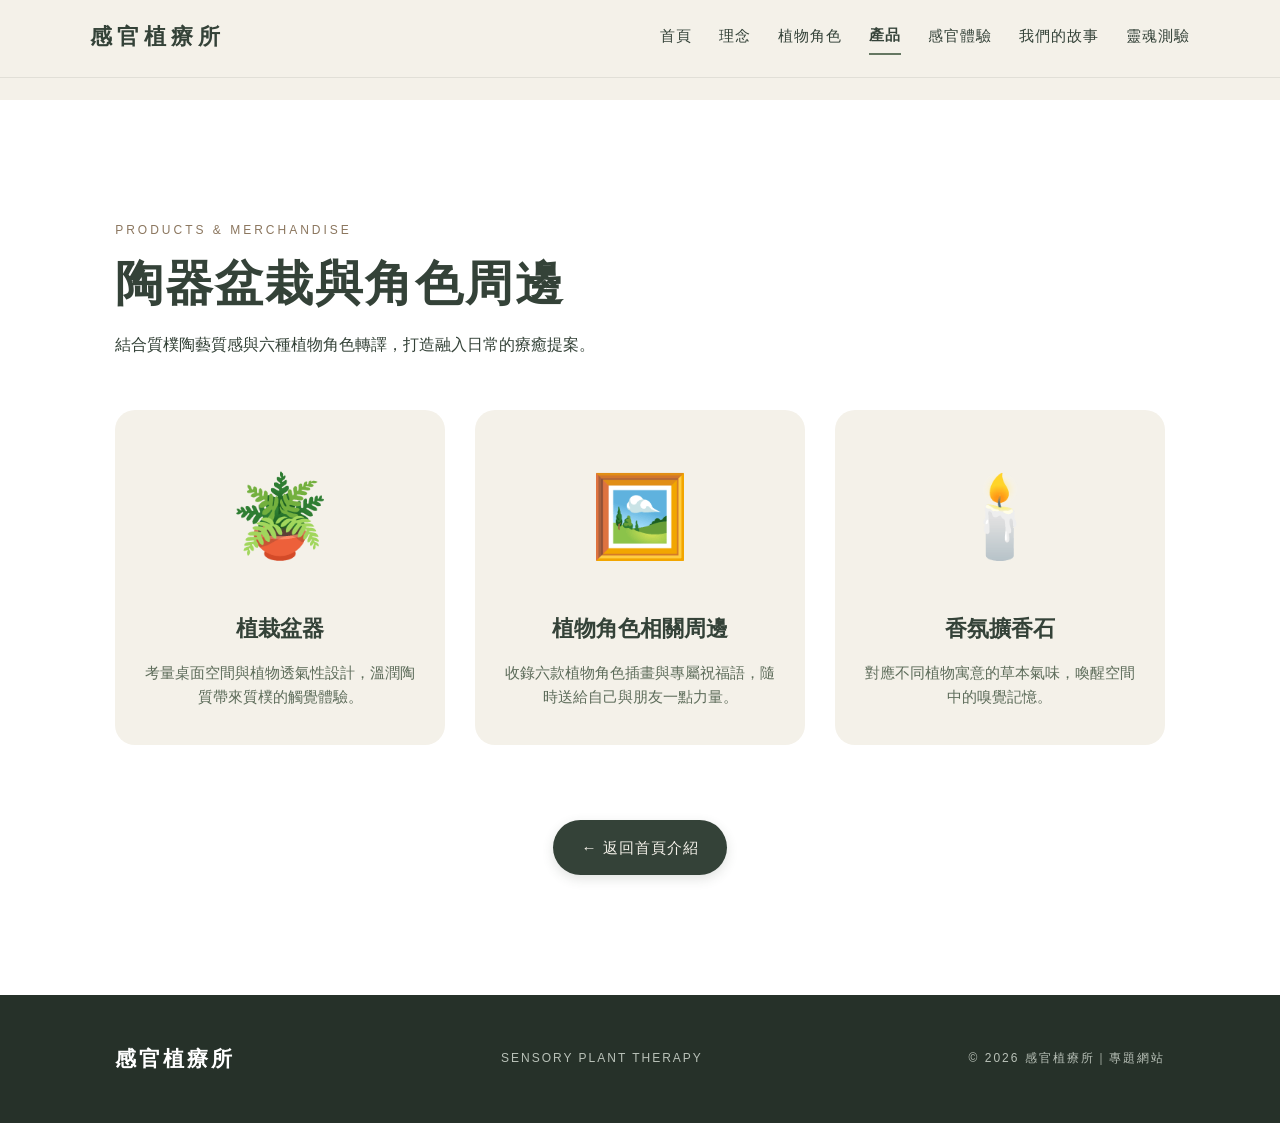
==== commit 95f1a92b: "Add files via upload" ====
--- a/product.html
+++ b/product.html
@@ -4,14 +4,13 @@
 <meta charset="UTF-8">
 <meta name="viewport" content="width=device-width, initial-scale=1.0">
 <title>產品與周邊系列｜感官植療所</title>
-<link rel="stylesheet" href="style.css?v=2">
+<link rel="stylesheet" href="style.css">
 </head>
 <body>
 
 <header class="navbar">
-  <a href="index.html" class="logo-brand">
-    <img src="images/logo-icon.png" alt="logo" class="logo-icon">
-    <img src="images/去背版 字.png" alt="感官植療所" class="logo-title-img">
+  <a href="index.html#home" class="logo-brand">
+    <span class="logo-title">感官植療所</span>
   </a>
   <nav>
     <a href="index.html#home">首頁</a>
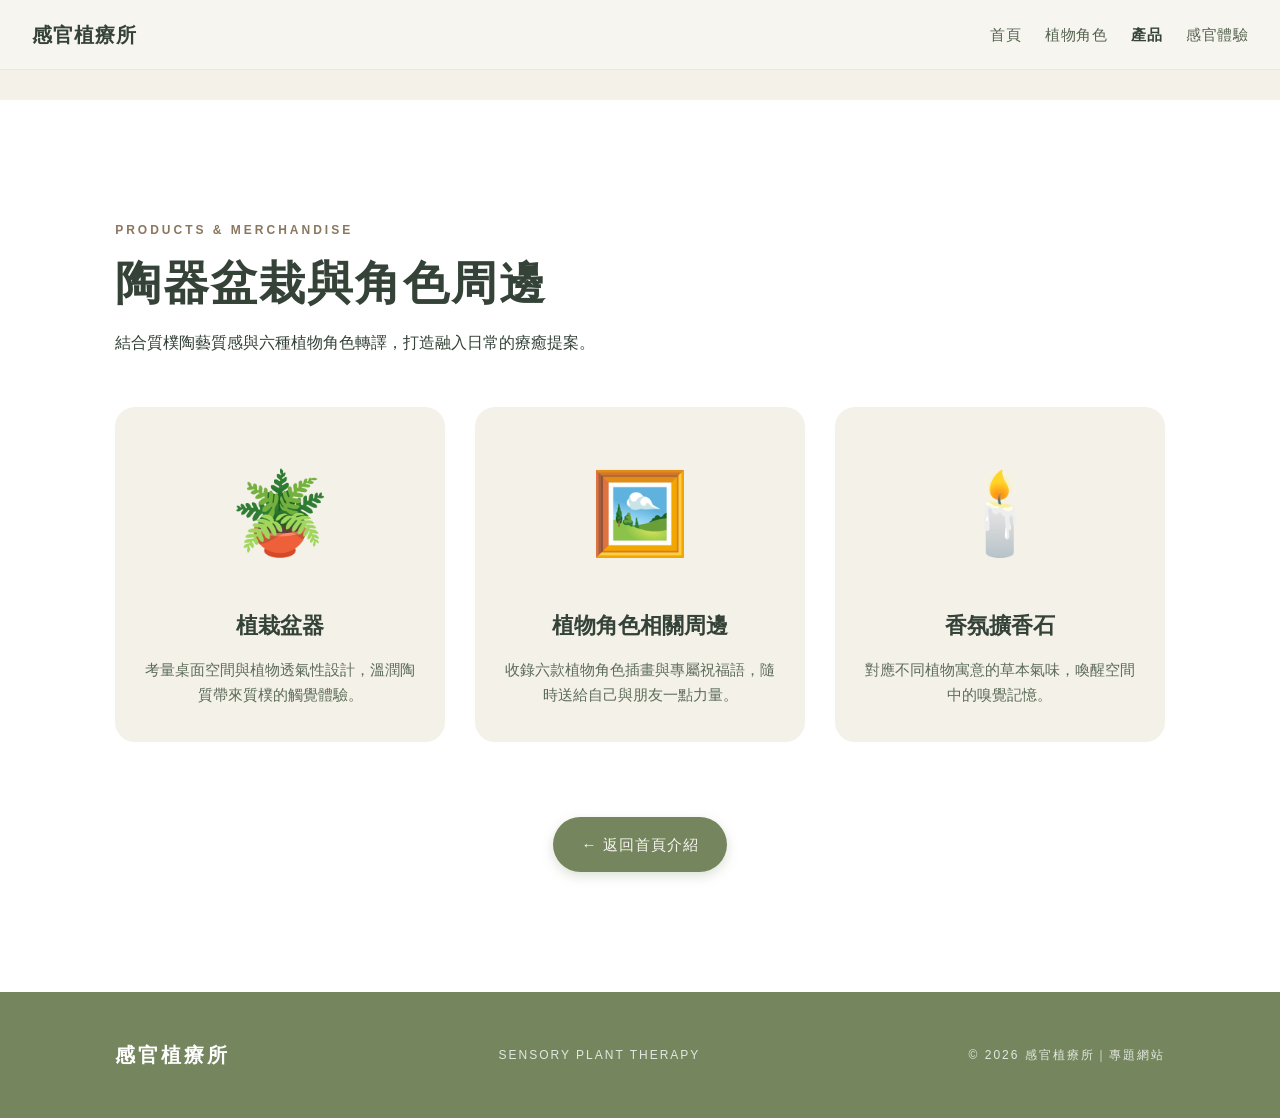
==== commit 7bd731d8: "Add files via upload" ====
--- a/product.html
+++ b/product.html
@@ -14,12 +14,9 @@
   </a>
   <nav>
     <a href="index.html#home">首頁</a>
-    <a href="index.html#concept">理念</a>
     <a href="index.html#plants">植物角色</a>
     <a href="product.html" class="active">產品</a>
     <a href="index.html#experience">感官體驗</a>
-    <a href="index.html#story">我們的故事</a>
-    <a href="quiz.html">靈魂測驗</a>
   </nav>
 </header>
 
--- a/style.css
+++ b/style.css
@@ -1,41 +1,39 @@
 *{margin:0;padding:0;box-sizing:border-box}
 html{scroll-behavior:smooth}
 body{font-family:"Noto Sans TC","Microsoft JhengHei",sans-serif;background:#f4f1e9;color:#344238;line-height:1.8}
-/* 解決巨型綠圖遮擋問題 */
+
 body {
   position: relative;
   overflow-x: hidden;
 }
 
-/* Navbar Logo 放大且不換行 */
+/* Navbar Logo 排版設定 */
 .logo-brand {
   display: flex !important;
   align-items: center !important;
-  gap: 10px;                  /* 圖案與文字之間的間距 */
-  white-space: nowrap !important; /* 強制不換行 */
+  gap: 10px;                  
+  white-space: nowrap !important; 
   text-decoration: none;
 }
 
 .logo-icon {
-  height: 42px !important;    /* 放大 Logo 圖示（原尺寸約 30px） */
+  height: 42px !important;    
   width: auto;
   object-fit: contain;
 }
 
 .logo-title-img {
-  height: 32px !important;    /* 放大標準字圖片 */
+  height: 32px !important;    
   width: auto;
   object-fit: contain;
 }
 
-
-/* 強制測驗容器置頂，防止背景裝飾圖覆蓋 */
+/* 強制測驗容器置頂 */
 .quiz-wrapper {
   position: relative !important;
   z-index: 10 !important;
 }
 
-/* 隱藏測驗頁面不小心繼承到的巨型背景偽元素或圖片裝飾 */
 .quiz-wrapper::before,
 .quiz-wrapper::after,
 .quiz-container::before,
@@ -43,69 +41,55 @@
   display: none !important;
   content: none !important;
 }
+
 /* ==========================================
    全站統一 Header 導覽列 (.navbar)
    ========================================== */
 .navbar {
-  position: fixed;
-  z-index: 1000;
+  position: fixed !important;
   top: 0;
   left: 0;
   width: 100%;
-  height: 78px;
-  padding: 0 7%;
-  display: flex;
-  align-items: center;
-  justify-content: space-between;
-  background: rgba(244, 241, 233, 0.95);
-  backdrop-filter: blur(12px);
-  border-bottom: 1px solid rgba(52, 66, 56, 0.1);
-}
-
-.logo-brand {
+  height: 70px;                  
+  box-sizing: border-box;
+  z-index: 1000 !important;
+  background-color: rgba(247, 245, 240, 0.88) !important;
+  backdrop-filter: blur(10px);
+  -webkit-backdrop-filter: blur(10px);
+  border-bottom: 1px solid rgba(52, 66, 56, 0.08);
+  display: flex !important;
+  justify-content: space-between !important;
+  align-items: center !important;
+  padding: 0 32px !important;
+}
+
+.logo-title {
+  font-size: 20px !important;
+  font-weight: 700;
+  color: #344238 !important;
+  letter-spacing: 1px;
+}
+
+.navbar nav {
+  display: flex !important;
+  align-items: center !important;
+  gap: 24px !important;
+  white-space: nowrap !important;
+}
+
+.navbar nav a {
   text-decoration: none;
-  display: flex;
-  align-items: center;
-}
-
-/* 左上角品牌文字 */
-.logo-title {
-  font-size: 22px;          
-  font-weight: 700;         
-  letter-spacing: 5px;      
-  color: #344238;          
-  transition: opacity 0.25s ease;
-}
-
-.logo-brand:hover .logo-title {
-  opacity: 0.8;
-}
-
-.navbar nav {
-  display: flex;
-  gap: 27px;
-  align-items: center;
-}
-
-.navbar a {
-  color: #344238;
-  text-decoration: none;
-  font-size: 14.5px;
+  color: #556350 !important;
+  font-size: 15px;
   font-weight: 500;
-  letter-spacing: 1px;
-  padding-bottom: 4px;
-  transition: all 0.25s ease;
-  white-space: nowrap;
-}
-
-.navbar a:hover {
-  color: #9a7757;
-}
-
-.navbar a.active {
+  transition: all 0.2s ease;
+  letter-spacing: 0.5px;
+}
+
+.navbar nav a:hover,
+.navbar nav a.active {
   color: #344238 !important;
   font-weight: 700;
-  border-bottom: 2px solid #657762;
 }
 
 /* ==========================================
@@ -128,7 +112,7 @@
   flex-direction: column;
   align-items: flex-start;
   position: relative;
-  z-index: 20;                        /* 確保文字與按鈕在最上層 */
+  z-index: 20;                        
 }
 
 .eyebrow {
@@ -137,14 +121,13 @@
   color: #8b765e;
 }
 
-/* 左側標準字圖片 */
 .hero-title-img {
   width: 100%;
   max-width: 480px;                   
   height: auto;
   display: block;
   margin: 12px 0 18px;     
-  filter: brightness(0.3) hue-rotate(80deg) saturate(2);
+  filter: none !important;
 }
 
 .hero-tagline {
@@ -161,12 +144,11 @@
   margin-bottom: 25px;
 }
 
-/* 按鈕點擊防護 */
 .btn {
   display: inline-block;
   padding: 14px 28px;
-  background-color: #344238;
-  color: #f4f1e9 !important;
+  background-color: #75865e !important;
+  color: #f7f5f0 !important;
   text-decoration: none;
   border-radius: 30px;
   font-size: 15px;
@@ -174,20 +156,19 @@
   letter-spacing: 1px;
   transition: all 0.3s ease;
   margin-top: 15px;
-  box-shadow: 0 4px 12px rgba(52, 66, 56, 0.15);
+  box-shadow: 0 4px 12px rgba(117, 134, 94, 0.25);
   cursor: pointer !important;
   position: relative !important;
   z-index: 999 !important;
 }
 
 .btn:hover {
-  background-color: #4a5d4f;
+  background-color: #64734f !important;
   transform: translateY(-2px);
-  box-shadow: 0 6px 16px rgba(52, 66, 56, 0.25);
+  box-shadow: 0 6px 16px rgba(117, 134, 94, 0.35);
   color: #ffffff !important;
 }
 
-/* 右側視覺區塊 */
 .hero-art {
   height: auto;
   min-height: 400px;
@@ -201,18 +182,19 @@
 .hero-art-logo {
   position: relative;
   z-index: 2;
-  width: 85%;                         
-  max-width: 420px;                   
+  width: 60%;                         
+  max-width: 280px;                   
   height: auto;
   aspect-ratio: 1 / 1;                
   object-fit: contain;
   display: block;
-  filter: brightness(0.25) hue-rotate(85deg) saturate(1.8) drop-shadow(0 10px 20px rgba(52, 66, 56, 0.12));
+  opacity: 0.9;
+  filter: drop-shadow(0 15px 30px rgba(52, 66, 56, 0.12));
   transition: transform 0.4s ease;
 }
 
 .hero-art-logo:hover {
-  transform: scale(1.03);
+  transform: scale(1.02);
 }
 
 .circle-note {
@@ -228,69 +210,213 @@
 }
 
 /* ==========================================
-   內文區塊樣式
+   內文區塊樣式與文字編排
    ========================================== */
 .section{padding:120px 9%}
-.section-label{font-size:12px;letter-spacing:3px;color:#8b765e;margin-bottom:10px}
+.section-label{font-size:12px;letter-spacing:3px;color:#8b765e;margin-bottom:10px;font-weight:600}
 .concept{background:#fff}
 .concept-grid{display:grid;grid-template-columns:1fr 1fr;gap:100px;margin-top:35px}
-h2{font-size:48px;line-height:1.35;letter-spacing:2px}
-.copy{font-size:17px}.copy p{margin-bottom:22px}
+h2{font-size:46px;line-height:1.35;letter-spacing:2px;font-weight:700}
+.copy{font-size:16.5px;color:#4a5749}.copy p{margin-bottom:20px;line-height:1.8}
 .values{display:grid;grid-template-columns:repeat(3,1fr);background:#e5eadf}
 .value{padding:65px 9%;border-right:1px solid rgba(52,66,56,.12)}.value:last-child{border:0}
-.value span{font-size:12px;color:#8b765e;letter-spacing:2px}.value h3{font-size:32px;margin:10px 0}.value p{max-width:350px}
-.plants{background:#f4f1e9}.title-row{display:grid;grid-template-columns:1fr 1fr;gap:60px;margin-top:25px;align-items:end}.title-row>p{max-width:480px}
-.plant-grid{display:grid;grid-template-columns:repeat(3,1fr);gap:26px;margin-top:55px}
-.plant-card{background:#fff;border-radius:20px;overflow:hidden;transition:.3s}.plant-card:hover{transform:translateY(-8px);box-shadow:0 18px 45px rgba(50,65,50,.1)}
-.plant-visual{height: 200px;display:flex;align-items:center;justify-content:center;font-size:100px}
-.rosemary{background:#dce5d7}.peace{background:#ece8df}.pachira{background:#d5ded1}
-.card-body{padding:28px}.card-body small{color:#8b765e;letter-spacing:2px}.card-body h3{font-size:30px;margin:4px 0 10px}.card-body p{font-size:15px}
+.value span{font-size:12px;color:#8b765e;letter-spacing:2px;font-weight:600}.value h3{font-size:30px;margin:10px 0 12px;color:#344238}.value p{max-width:350px;color:#556350;font-size:14.5px}
+.plants{background:#f4f1e9}.title-row{display:grid;grid-template-columns:1fr 1fr;gap:60px;margin-top:25px;align-items:end}.title-row>p{max-width:480px;font-size:15px;color:#556350}
+.plant-grid{display:grid;grid-template-columns:repeat(3,1fr);gap:28px;margin-top:55px}
+.plant-card{background:transparent;border-radius:20px;overflow:hidden;transition:.3s}
+
+/* 植物圖片與視覺卡片 */
+.plant-visual {
+  height: 200px;
+  display: flex;
+  align-items: center;
+  justify-content: center;
+  padding: 15px;
+}
+
+.plant-visual img.plant-char-img {
+  max-width: 100%;
+  max-height: 170px;
+  width: auto;
+  height: auto;
+  object-fit: contain;
+  filter: drop-shadow(0 6px 14px rgba(50, 65, 50, 0.12));
+  transition: transform 0.35s cubic-bezier(0.2, 0.75, 0.25, 1);
+}
+
+.plant-card:hover .plant-char-img {
+  transform: scale(1.06);
+}
+
+.rosemary{background:#dce5d7}
+.peace{background:#ddded4 !important;}
+.pachira{background:#d5ded1}
+.snake{background:#e0e5d9}
+.money{background:#e8e5cf}
+.basil{background:#dce5d7}
+
+.card-body {
+  padding: 24px 28px 20px;
+  flex: 1;
+  display: flex;
+  flex-direction: column;
+}
+
+.card-body small{color:#8b765e;letter-spacing:2px;font-size:12px;font-weight:600}
+.card-body h3{font-size:28px;margin:4px 0 10px;color:#344238}
+.card-body p{font-size:14.5px;color:#556350;line-height:1.7}
+
 .product{display:grid;grid-template-columns:1fr 1fr;gap:100px;align-items:center;background:#fff}
 .product-art{display:flex;justify-content:center}.ceramic-pot{width:410px;height:410px;border-radius:50%;background:#cbb193;display:flex;align-items:center;justify-content:center;font-size:130px;box-shadow:inset -25px -25px 45px rgba(80,55,35,.13),0 25px 55px rgba(60,50,40,.1)}
-.product-copy h2{margin:15px 0 25px}.product-copy>p{margin-bottom:18px;font-size:16px}
-.feature-list{display:grid;gap:16px;margin-top:35px}.feature-list>div{display:flex;gap:20px;align-items:center;padding-top:14px;border-top:1px solid #ddd7cb}.feature-list b{color:#8b765e}.feature-list small{color:#7b8378}
-.experience{background:#344238;color:#fff}.experience h2{margin-top:15px}.experience .section-label{color:#aab8a3}.sense-grid{display:grid;grid-template-columns:repeat(3,1fr);gap:55px;margin-top:70px}.sense-grid div{border-top:1px solid #879486;padding-top:22px}.sense-grid span{color:#aab8a3}.sense-grid h3{font-size:30px;margin:10px 0}
-.story{text-align:center;background:#e5eadf}.story-inner{max-width:760px;margin:auto}.story h2{margin:15px 0 25px}.story p{font-size:17px;max-width:650px;margin:0 auto 30px}.btn.light{background:#344238}
-footer{padding:45px 9%;background:#263129;color:#fff;display:flex;align-items:center;justify-content:space-between;gap:20px}footer strong{font-size:21px;letter-spacing:3px}footer span,footer small{color:#b9c1b8;font-size:12px;letter-spacing:2px}
-
-/* ===== 民調與卡片反轉效果 ===== */
-.character{display:block;margin-top:16px;color:#657762;font-size:14px;line-height:1.7}
-.meaning-note{margin-top:55px;padding:30px;text-align:center;background:#e5eadf;border-radius:18px}
-.meaning-note h3{font-size:25px;margin-bottom:8px}
-.meaning-note p{letter-spacing:2px;color:#5f705d}
-.meaning-note span{display:block;margin-top:10px;font-size:12px;color:#7d857b}
-.snake{background:#e0e5d9}.money{background:#e8e5cf}.basil{background:#dce5d7}
-
-.survey-section{margin:65px 0 15px;padding:42px;background:#fff;border-radius:24px;display:grid;grid-template-columns:1fr 1.15fr;gap:55px;align-items:center}
-.survey-copy h3{font-size:28px;margin:10px 0 15px}.survey-copy p:last-child{font-size:15px}
+.product-copy h2{margin:15px 0 25px}.product-copy>p{margin-bottom:18px;font-size:16px;color:#4a5749}
+.feature-list{display:grid;gap:16px;margin-top:35px}.feature-list>div{display:flex;gap:20px;align-items:center;padding-top:14px;border-top:1px solid #ddd7cb}.feature-list b{color:#8b765e;font-size:18px}.feature-list small{color:#7b8378;font-size:13px}
+
+/* 感官體驗區塊 */
+.experience{background:#75865e !important;color:#fff}
+.experience h2{margin-top:15px}
+.experience .section-label{color:#e2e8df}
+.sense-grid{display:grid;grid-template-columns:repeat(3,1fr);gap:55px;margin-top:70px}
+.sense-grid div{border-top:1px solid rgba(255,255,255,0.3);padding-top:22px}
+.sense-grid span{color:#e2e8df;font-size:13px;letter-spacing:1px}
+.sense-grid h3{font-size:28px;margin:10px 0;font-weight:700}
+.sense-grid p{font-size:14.5px;color:#f0f4ee;line-height:1.7}
+
+.story{text-align:center;background:#e5eadf}.story-inner{max-width:760px;margin:auto}.story h2{margin:15px 0 25px}.story p{font-size:17px;max-width:650px;margin:0 auto 30px;color:#4a5749}
+.btn.light{background:#75865e !important}
+.btn.light:hover{background:#64734f !important}
+
+/* 頁尾 Footer */
+footer{
+  padding:45px 9%;
+  background:#75865e !important;
+  color:#fff;
+  display:flex;
+  align-items:center;
+  justify-content:space-between;
+  gap:20px;
+}
+footer strong{font-size:20px;letter-spacing:3px;font-weight:700}
+footer span,footer small{color:#e2e8df;font-size:12px;letter-spacing:2px}
+
+/* ===== 民調與雙面翻轉卡片系統 ===== */
+.survey-section{margin:65px 0 15px;padding:42px;background:#fff;border-radius:24px;display:grid;grid-template-columns:1fr 1.15fr;gap:55px;align-items:center;box-shadow:0 8px 24px rgba(52,66,56,0.04)}
+.survey-copy h3{font-size:28px;margin:10px 0 15px;color:#344238}.survey-copy p:last-child{font-size:14.5px;color:#556350}
 .pie-layout{display:flex;align-items:center;justify-content:center;gap:38px}
-.pie-chart{width:230px;height:230px;border-radius:50%;background:conic-gradient(#788b72 0 26.8%,#b79a78 26.8% 52.2%,#c5b96b 52.2% 64.9%,#93a89b 64.9% 76.2%,#d9b7a5 76.2% 86.1%,#8995a4 86.1% 91.7%,#e5e5df 91.7% 100%);position:relative;box-shadow:0 8px 30px rgba(50,60,45,.1)}
-.pie-chart:after{content:"民意調查";position:absolute;inset:58px;background:#fff;border-radius:50%;display:flex;align-items:center;justify-content:center;font-size:13px;letter-spacing:2px;color:#5d6c5a}
+.pie-chart{width:220px;height:220px;border-radius:50%;background:conic-gradient(#788b72 0 26.8%,#b79a78 26.8% 52.2%,#c5b96b 52.2% 64.9%,#93a89b 64.9% 76.2%,#d9b7a5 76.2% 86.1%,#8995a4 86.1% 91.7%,#e5e5df 91.7% 100%);position:relative;box-shadow:0 8px 28px rgba(50,60,45,.12)}
+.pie-chart:after{content:"民意調查";position:absolute;inset:55px;background:#fff;border-radius:50%;display:flex;align-items:center;justify-content:center;font-size:13px;letter-spacing:2px;color:#5d6c5a;font-weight:600}
 .pie-legend{display:flex;flex-direction:column;gap:10px}
 .pie-legend>div{display:flex;align-items:center;font-size:14px;color:#344238}
 .pie-legend>div i{display:inline-block;width:12px;height:12px;border-radius:50%;margin-right:8px;flex-shrink:0}
 .pie-legend>div b{margin-left:auto;font-weight:600;color:#657762;font-size:14px}
 .c1{background:#788b72}.c2{background:#b79a78}.c3{background:#c5b96b}.c4{background:#93a89b}.c5{background:#d9b7a5}.c6{background:#8995a4}
 
-.flip-card{height: 560px;background:transparent;border-radius:20px;overflow:visible;cursor:pointer;box-shadow:none!important;transform:none!important}.flip-card-inner{width:100%;height:100%;position:relative;transition:transform .75s cubic-bezier(.2,.75,.25,1);transform-style:preserve-3d}.flip-card.is-flipped .flip-card-inner{transform:rotateY(180deg)}
-.flip-card-front,.flip-card-back{position:absolute;inset:0;border-radius:20px;overflow:hidden;backface-visibility:hidden;background:#fff;box-shadow:0 12px 35px rgba(50,65,50,.08)}
-.flip-card-back{transform:rotateY(180deg);display:flex;flex-direction:column;background:linear-gradient(145deg,#526753,#314135);color:#fff}
-.meaning-source{margin-top:13px;padding-top:13px;border-top:1px solid #e8e3d9}.meaning-source span{font-size:11px;letter-spacing:2px;color:#8b765e}.meaning-source p{font-size:14px;margin-top:5px;line-height:1.7}
-.flip-hint{font-size:12px;color:#82907f;margin-top:14px}.flip-card-back .flip-hint{margin:auto 26px 22px;color:#c9d4c6;text-align:center}
-.back-top{height:185px;background:rgba(255,255,255,.08);padding:26px;position:relative}.back-top small{letter-spacing:3px;color:#c8d2c4}.back-emoji{position:absolute;font-size:110px;right:28px;bottom:10px;filter:drop-shadow(0 10px 10px rgba(0,0,0,.12))}
-.back-body{padding:34px 30px}.back-meaning{font-size:13px;letter-spacing:2px;color:#d4ddcf}.back-body h3{font-size:34px;margin:8px 0 16px}.back-body>p:last-child{font-size:15px;line-height:1.9}
-.card-note{text-align:center;margin:35px 0 -10px;font-size:13px;color:#7d857b;letter-spacing:1px}
-
-/* ===== 獨立產品頁面 (product.html) 樣式 ===== */
+.flip-card{height: 600px;background:transparent;border-radius:20px;overflow:visible;cursor:pointer;box-shadow:none!important;transform:none!important}
+.flip-card-inner{width:100%;height:100%;position:relative;transition:transform .75s cubic-bezier(.2,.75,.25,1);transform-style:preserve-3d}
+.flip-card.is-flipped .flip-card-inner{transform:rotateY(180deg)}
+
+/* 正面卡牌結構 */
+.flip-card-front{position:absolute;inset:0;border-radius:20px;overflow:hidden;backface-visibility:hidden;background:#fff;box-shadow:0 12px 35px rgba(50,65,50,.08);display:flex;flex-direction:column;}
+
+/* 背面質感卡牌 (稍微調淡的柔和質感綠色) */
+.flip-card-back{position:absolute;inset:0;border-radius:20px;overflow:hidden;backface-visibility:hidden;transform:rotateY(180deg);display:flex;flex-direction:column;background:linear-gradient(145deg,#7e8f69,#657651);color:#fff;box-shadow:0 12px 35px rgba(50,65,50,.1)}
+
+.meaning-source{margin-top:10px;padding-top:10px;border-top:1px solid rgba(255,255,255,0.2)}
+.meaning-source span{font-size:11px;letter-spacing:2px;color:#d5e0d0 !important;font-weight:600}
+.meaning-source p{font-size:13.5px;margin-top:4px;line-height:1.65;color:#f7f5f0 !important}
+
+/* 正面底部提示：改為乾淨純文字，無色塊 */
+.flip-card-front .flip-hint {
+  margin-top: auto;
+  margin-bottom: 20px;
+  background: transparent !important;
+  border: none !important;
+  color: #7d857b !important;
+  text-align: center;
+  letter-spacing: 1.5px;
+  font-size: 13px !important;
+  font-weight: 500;
+}
+
+/* 背面底部質感引導色塊區 (調淡深綠區塊) */
+.flip-card-back .flip-hint {
+  margin-top: auto;
+  margin-bottom: 0;
+  padding: 16px 20px;
+  background: rgba(0, 0, 0, 0.1);
+  border-top: 1px solid rgba(255, 255, 255, 0.15);
+  color: #f4f8f2 !important;
+  text-align: center;
+  letter-spacing: 1.5px;
+  font-size: 13px !important;
+  font-weight: 600;
+  transition: background 0.3s ease;
+}
+
+.flip-card:hover .flip-card-back .flip-hint {
+  background: rgba(0, 0, 0, 0.18);
+}
+
+/* 背面上方角色展示區 (.back-top)：純白背景 */
+.back-top {
+  height: 220px;
+  background: #ffffff !important;
+  padding: 20px 24px;
+  position: relative;
+  overflow: hidden;
+  display: flex;
+  align-items: flex-start;
+  border-bottom: 1px solid rgba(0, 0, 0, 0.06);
+}
+
+.back-top small {
+  letter-spacing: 3px;
+  color: #8b765e !important;
+  z-index: 2;
+  font-size: 11px;
+  font-weight: 600;
+}
+
+/* 角色圖置中放大，展現主角張力 */
+.back-top .back-char-img {
+  position: absolute;
+  max-height: 160px;
+  max-width: 85%;
+  width: auto;
+  left: 50%;
+  top: 55%;
+  transform: translate(-50%, -50%);
+  object-fit: contain;
+  filter: drop-shadow(0 10px 18px rgba(0, 0, 0, 0.12));
+  z-index: 1;
+  transition: transform 0.4s ease;
+}
+
+.flip-card:hover .back-char-img {
+  transform: translate(-50%, -53%) scale(1.04);
+}
+
+.back-body {
+  padding: 20px 26px;
+  flex: 1;
+  display: flex;
+  flex-direction: column;
+}
+
+.back-meaning{font-size:12.5px;letter-spacing:2px;color:#d5e0d0 !important;font-weight:500}
+.back-body h3{font-size:30px;margin:4px 0 8px;color:#ffffff !important;font-weight:700}
+
+/* ==========================================
+   獨立產品頁面
+   ========================================== */
 .merch-grid{display:grid;grid-template-columns:repeat(3, 1fr);gap:30px}
 .merch-card{background:#f4f1e9;padding:35px 25px;border-radius:20px;text-align:center;transition:transform 0.3s ease, box-shadow 0.3s ease}
 .merch-card:hover{transform:translateY(-5px);box-shadow:0 15px 35px rgba(50,65,50,0.08)}
 .merch-visual{font-size:80px;margin-bottom:20px}
-.merch-card h3{font-size:22px;margin-bottom:12px;color:#344238}
+.merch-card h3{font-size:22px;margin-bottom:12px;color:#344238;font-weight:700}
 .merch-card p{font-size:14.5px;color:#5d6c5a;line-height:1.7}
 
 /* ==========================================
-   響應式 RWD 語法（手機與平板支援）
+   響應式 RWD 語法
    ========================================== */
 @media (max-width: 900px) {
   .hero {
@@ -305,49 +431,53 @@
     height: 380px;
   }
   .hero-art-logo {
-    width: 280px;
-    height: 280px;
+    width: 240px;
+    height: 240px;
   }
   .concept-grid,.product,.title-row{grid-template-columns:1fr;gap:45px}
   .values,.plant-grid,.sense-grid,.merch-grid{grid-template-columns:1fr}
   .value{border-right:0;border-bottom:1px solid rgba(52,66,56,.12)}
   .survey-section{grid-template-columns:1fr;gap:30px}
   .pie-layout{justify-content:flex-start}
-  .flip-card{height:500px}
+  .flip-card{height:580px}
   footer{flex-direction:column;text-align:center}
   h2{font-size:38px}
 }
 
 @media (max-width: 768px) {
   .navbar {
-    padding: 12px 16px !important;
-    flex-wrap: wrap;
-    justify-content: space-between;
-  }
+    height: auto !important;
+    min-height: 56px;
+    padding: 10px 16px !important;
+    flex-direction: column !important;    
+    align-items: flex-start !important;
+    gap: 8px !important;
+  }
+
+  .logo-title {
+    font-size: 18px !important;
+  }
+
   .navbar nav {
-    display: flex;
-    overflow-x: auto;
-    white-space: nowrap;
-    gap: 12px !important;
-    padding: 6px 0;
-    max-width: 100%;
-    -webkit-overflow-scrolling: touch;
-  }
-  .navbar nav::-webkit-scrollbar { display: none; }
+    width: 100% !important;
+    display: flex !important;
+    gap: 14px !important;
+    overflow-x: auto !important;          
+    white-space: nowrap !important;       
+    padding-bottom: 4px;
+    -webkit-overflow-scrolling: touch;    
+  }
+
+  .navbar nav::-webkit-scrollbar {
+    display: none;
+  }
+
   .navbar nav a {
-    font-size: 0.85rem !important;
-    padding: 4px 6px !important;
-    letter-spacing: 0px !important;
-  }
-}
-
-@media (max-width: 560px) {
-  .section{padding:85px 7%}
-  .hero{padding-left:7%;padding-right:7%}
-  .survey-section{padding:28px 20px}
-  .pie-layout{flex-direction:column;align-items:center;gap:25px}
-  .pie-legend{width:100%}
-  .pie-chart{width:210px;height:210px}
-  .pie-chart:after{inset:52px}
-  .flip-card{height:525px}
+    font-size: 13.5px !important;        
+    flex-shrink: 0 !important;            
+  }
+
+  main, .hero, .quiz-wrapper {
+    padding-top: 90px !important;
+  }
 }
